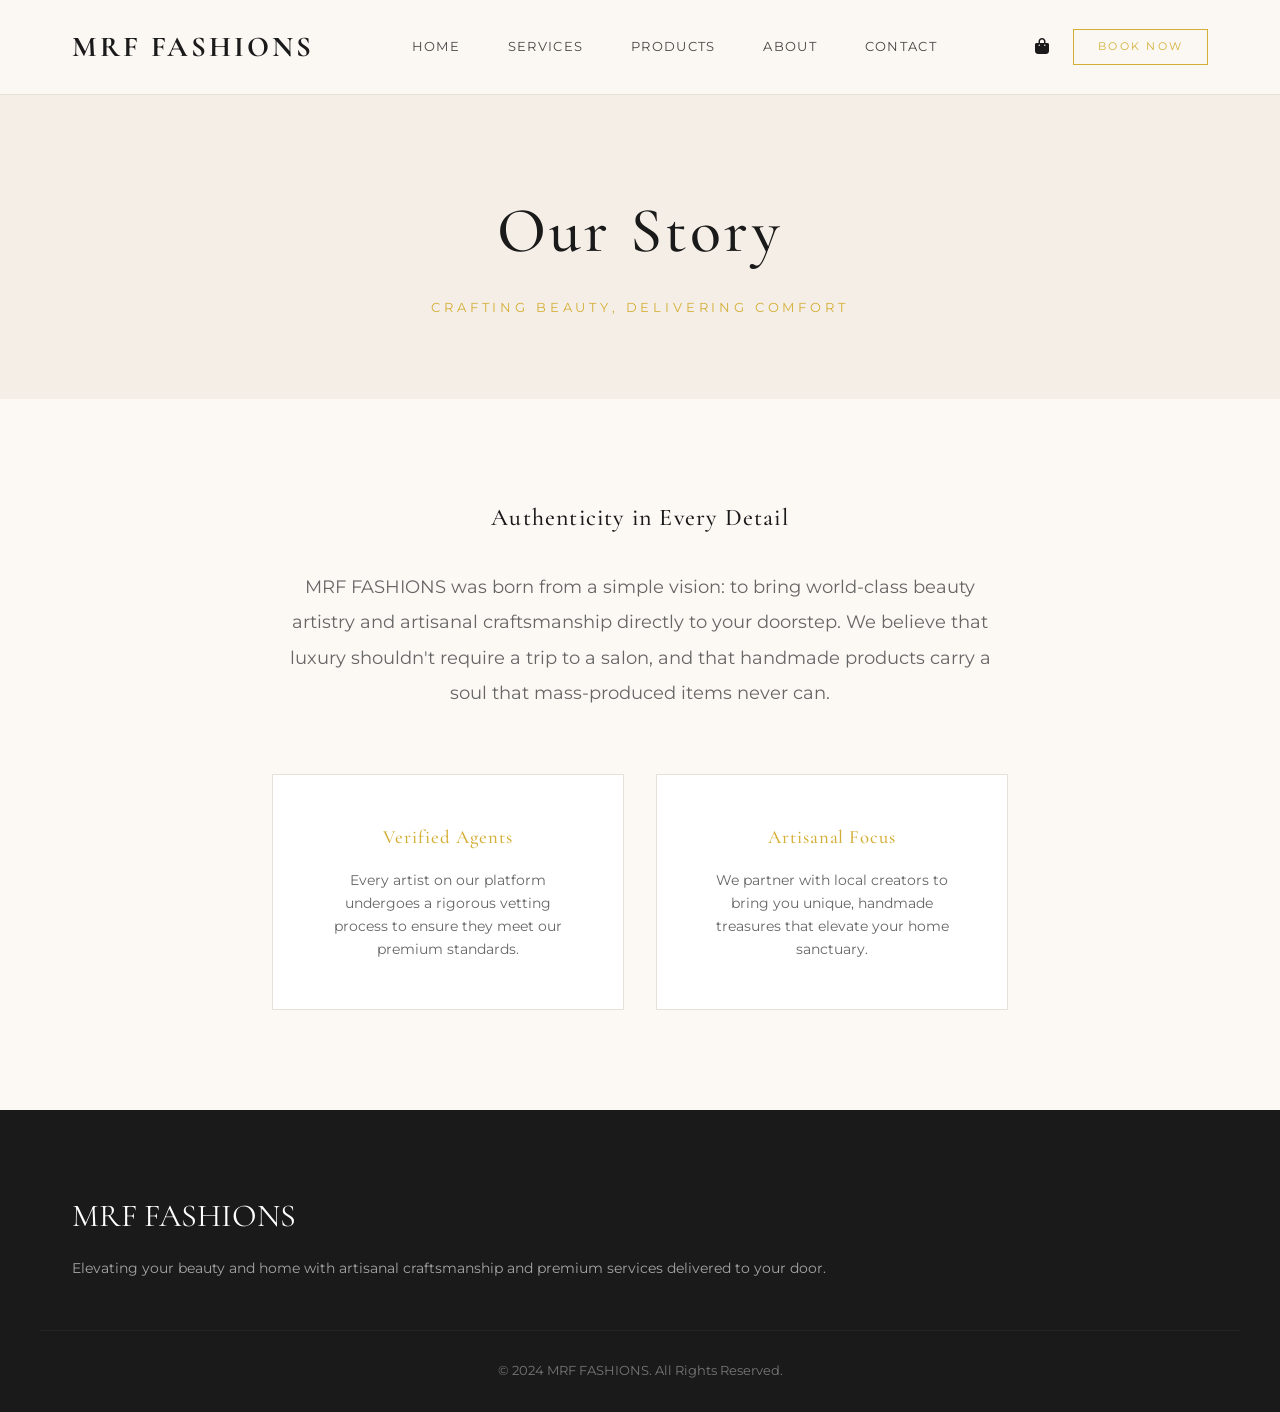
==== about.html @ 4672890d "Add files via upload" ====
<!DOCTYPE html>
<html lang="en">

<head>
    <meta charset="UTF-8">
    <meta name="viewport" content="width=device-width, initial-scale=1.0">
    <title>Our Story | MRF FASHIONS</title>
    <link rel="stylesheet" href="style.css">
    <link rel="stylesheet" href="https://cdnjs.cloudflare.com/ajax/libs/font-awesome/6.4.0/css/all.min.css">
</head>

<body>

    <!-- Navigation -->
    <nav>
        <div class="container">
            <a href="index.html" class="logo">MRF FASHIONS</a>
            <div class="nav-links">
                <a href="index.html">Home</a>
                <a href="services.html">Services</a>
                <a href="products.html">Products</a>
                <a href="about.html" class="active">About</a>
                <a href="contact.html">Contact</a>
            </div>
            <div class="nav-icons" style="display: flex; gap: 1.5rem; align-items: center;">
                <a href="cart.html" style="position: relative;">
                    <i class="fa-solid fa-bag-shopping"></i>
                    <span class="cart-count-badge">0</span>
                </a>
                <a href="booking.html" class="btn btn-outline" style="padding: 0.5rem 1.5rem; font-size: 0.7rem;">Book
                    Now</a>
            </div>
        </div>
    </nav>

    <!-- Page Header -->
    <header style="padding: 180px 0 80px; text-align: center; background: var(--accent);">
        <div class="container">
            <h1 style="font-size: 4rem; margin-bottom: 1rem;">Our Story</h1>
            <p style="text-transform: uppercase; letter-spacing: 0.3em; font-size: 0.8rem; color: var(--primary);">
                Crafting Beauty, Delivering Comfort</p>
        </div>
    </header>

    <section>
        <div class="container" style="max-width: 800px; text-align: center;">
            <h2 style="margin-bottom: 2rem;">Authenticity in Every Detail</h2>
            <p style="color: var(--text-muted); font-size: 1.1rem; line-height: 2; margin-bottom: 3rem;">
                MRF FASHIONS was born from a simple vision: to bring world-class beauty artistry and artisanal
                craftsmanship directly to your doorstep. We believe that luxury shouldn't require a trip to a salon, and
                that handmade products carry a soul that mass-produced items never can.
            </p>
            <div style="display: grid; grid-template-columns: 1fr 1fr; gap: 2rem; margin-top: 4rem;">
                <div style="background: var(--surface); padding: 3rem; border: 1px solid var(--border);">
                    <h3 style="color: var(--primary); margin-bottom: 1rem;">Verified Agents</h3>
                    <p style="font-size: 0.9rem; color: var(--text-muted);">Every artist on our platform undergoes a
                        rigorous vetting process to ensure they meet our premium standards.</p>
                </div>
                <div style="background: var(--surface); padding: 3rem; border: 1px solid var(--border);">
                    <h3 style="color: var(--primary); margin-bottom: 1rem;">Artisanal Focus</h3>
                    <p style="font-size: 0.9rem; color: var(--text-muted);">We partner with local creators to bring you
                        unique, handmade treasures that elevate your home sanctuary.</p>
                </div>
            </div>
        </div>
    </section>

    <!-- Footer -->
    <footer>
        <div class="container footer-grid">
            <div>
                <div class="footer-logo">MRF FASHIONS</div>
                <p style="opacity: 0.6; font-size: 0.9rem;">Elevating your beauty and home with artisanal craftsmanship
                    and premium services delivered to your door.</p>
            </div>
        </div>
        <div class="container copyright">
            &copy; 2024 MRF FASHIONS. All Rights Reserved.
        </div>
    </footer>

    <script src="script.js"></script>
</body>

</html>
---- style.css ----
/* 
  MRF FASHIONS - DESIGN SYSTEM 
  Premium, Minimalistic, Elegant
*/

@import url('https://fonts.googleapis.com/css2?family=Cormorant+Garamond:wght@300;400;500;600;700&family=Montserrat:wght@200;300;400;500&display=swap');

:root {
    --primary: #D4AF37;
    /* Gold */
    --primary-dark: #B8860B;
    --background: #FCF9F5;
    /* Cream */
    --surface: #FFFFFF;
    --text-main: #1A1A1A;
    --text-muted: #666666;
    --accent: #F5EEE6;
    /* Beige */
    --border: #E5E0D8;
    --transition: all 0.4s cubic-bezier(0.25, 0.46, 0.45, 0.94);
    --shadow: 0 10px 30px rgba(0, 0, 0, 0.05);
    --container-width: 1200px;
}

* {
    margin: 0;
    padding: 0;
    box-sizing: border-box;
}

body {
    font-family: 'Montserrat', sans-serif;
    background-color: var(--background);
    color: var(--text-main);
    line-height: 1.6;
    overflow-x: hidden;
    -webkit-font-smoothing: antialiased;
    -moz-osx-font-smoothing: grayscale;
}

h1,
h2,
h3,
h4 {
    font-family: 'Cormorant Garamond', serif;
    font-weight: 500;
    letter-spacing: 0.05em;
}

a {
    text-decoration: none;
    color: inherit;
    transition: var(--transition);
}

ul {
    list-style: none;
}

img {
    max-width: 100%;
    display: block;
}

.container {
    max-width: var(--container-width);
    margin: 0 auto;
    padding: 0 2rem;
}

/* --- BUTTONS --- */
.btn {
    display: inline-block;
    padding: 1rem 2.5rem;
    font-size: 0.9rem;
    text-transform: uppercase;
    letter-spacing: 0.2em;
    cursor: pointer;
    transition: var(--transition);
    border: none;
    position: relative;
    overflow: hidden;
}

.btn-primary {
    background-color: var(--primary);
    color: white;
}

.btn-primary:hover {
    background-color: var(--primary-dark);
    transform: translateY(-2px);
    box-shadow: 0 5px 15px rgba(212, 175, 55, 0.3);
}

.btn-outline {
    background: transparent;
    border: 1px solid var(--primary);
    color: var(--primary);
}

.btn-outline:hover {
    background: var(--primary);
    color: white;
}

/* --- NAVIGATION --- */
nav {
    position: fixed;
    top: 0;
    left: 0;
    width: 100%;
    padding: 1.5rem 0;
    background: rgba(252, 249, 245, 0.9);
    backdrop-filter: blur(10px);
    z-index: 1000;
    border-bottom: 1px solid var(--border);
}

nav .container {
    display: flex;
    justify-content: space-between;
    align-items: center;
}

.logo {
    font-family: 'Cormorant Garamond', serif;
    font-size: 1.8rem;
    font-weight: 700;
    letter-spacing: 0.1em;
}

.nav-links {
    display: flex;
    gap: 3rem;
}

.nav-links a {
    font-size: 0.8rem;
    text-transform: uppercase;
    letter-spacing: 0.1em;
    font-weight: 400;
    opacity: 0.8;
}

.nav-links a:hover {
    opacity: 1;
    color: var(--primary);
}

/* --- HERO --- */
.hero {
    height: 100vh;
    display: flex;
    align-items: center;
    justify-content: center;
    text-align: center;
    padding-top: 80px;
    background: linear-gradient(rgba(252, 249, 245, 0.6), rgba(252, 249, 245, 0.6)), url('assets/floral_hero_bg.png');
    background-size: cover;
    background-position: center;
}

.hero-content {
    max-width: 800px;
}

.hero-content h1 {
    font-size: 4.5rem;
    margin-bottom: 1.5rem;
    animation: fadeInUp 1s ease-out;
}

.hero-content p {
    font-size: 1.2rem;
    margin-bottom: 2.5rem;
    font-weight: 300;
    letter-spacing: 0.05em;
    opacity: 0;
    animation: fadeInUp 1s ease-out 0.3s forwards;
}

.hero-content .cta {
    opacity: 0;
    animation: fadeInUp 1s ease-out 0.6s forwards;
}

/* --- SECTIONS --- */
section {
    padding: 100px 0;
}

.section-header {
    text-align: center;
    margin-bottom: 60px;
}

.section-header h2 {
    font-size: 3rem;
    margin-bottom: 1rem;
}

.section-header .divider {
    width: 60px;
    height: 2px;
    background: var(--primary);
    margin: 0 auto;
}

/* --- SERVICES --- */
.services-grid {
    display: grid;
    grid-template-columns: repeat(auto-fit, minmax(280px, 1fr));
    gap: 2.5rem;
}

.service-card {
    background: var(--surface);
    padding: 0;
    text-align: center;
    transition: var(--transition);
    border: 1px solid var(--border);
    overflow: hidden;
}

.service-card:hover {
    transform: translateY(-10px);
    box-shadow: var(--shadow);
}

.service-img {
    height: 350px;
    overflow: hidden;
}

.service-img img {
    width: 100%;
    height: 100%;
    object-fit: cover;
    transition: transform 0.6s ease;
}

.service-card:hover .service-img img {
    transform: scale(1.1);
}

.service-info {
    padding: 2rem;
}

.service-info h3 {
    font-size: 1.8rem;
    margin-bottom: 1rem;
}

/* --- PRODUCTS --- */
.products-grid {
    display: grid;
    grid-template-columns: repeat(auto-fit, minmax(250px, 1fr));
    gap: 2rem;
}

.product-card {
    position: relative;
    overflow: hidden;
}

.product-img {
    height: 300px;
    background: var(--accent);
    margin-bottom: 1.5rem;
}

.product-img img {
    width: 100%;
    height: 100%;
    object-fit: cover;
}

.product-info {
    text-align: left;
}

.product-info h4 {
    font-size: 1.4rem;
    margin-bottom: 0.5rem;
}

.product-price {
    color: var(--primary);
    font-weight: 500;
}

/* --- FLOW --- */
.flow {
    background-color: var(--accent);
}

.flow-grid {
    display: grid;
    grid-template-columns: repeat(auto-fit, minmax(250px, 1fr));
    gap: 3rem;
    text-align: center;
}

.flow-item {
    padding: 2rem;
}

.flow-icon {
    font-size: 2.5rem;
    color: var(--primary);
    margin-bottom: 1.5rem;
}

/* --- TESTIMONIALS --- */
.testimonials-grid {
    display: grid;
    grid-template-columns: repeat(auto-fit, minmax(300px, 1fr));
    gap: 2rem;
}

.testimonial-card {
    background: var(--surface);
    padding: 3rem;
    border-radius: 10px;
    box-shadow: var(--shadow);
    text-align: center;
    position: relative;
}

.testimonial-card p {
    font-style: italic;
    font-size: 1.1rem;
    margin-bottom: 2rem;
}

.testimonial-author {
    display: flex;
    flex-direction: column;
    align-items: center;
    gap: 1rem;
}

.author-img {
    width: 60px;
    height: 60px;
    background-color: var(--accent);
    border-radius: 50%;
    margin-right: 1.5rem;
    background-size: cover;
    background-position: center;
}

.testimonial-card:nth-child(1) .author-img {
    background-image: url('https://images.unsplash.com/photo-1494790108377-be9c29b29330?q=80&w=200');
}

.testimonial-card:nth-child(2) .author-img {
    background-image: url('https://images.unsplash.com/photo-1438761681033-6461ffad8d80?q=80&w=200');
}

/* --- FOOTER --- */
footer {
    background: #1A1A1A;
    color: white;
    padding: 80px 0 30px;
}

.footer-grid {
    display: grid;
    grid-template-columns: repeat(auto-fit, minmax(200px, 1fr));
    gap: 4rem;
    margin-bottom: 50px;
}

.footer-logo {
    font-family: 'Cormorant Garamond', serif;
    font-size: 2rem;
    margin-bottom: 1rem;
}

.footer-links h4 {
    font-size: 1.2rem;
    margin-bottom: 1.5rem;
    text-transform: uppercase;
    letter-spacing: 0.1em;
}

.footer-links ul li {
    margin-bottom: 0.8rem;
}

.footer-links a {
    opacity: 0.6;
}

.footer-links a:hover {
    opacity: 1;
    color: var(--primary);
}

.copyright {
    text-align: center;
    padding-top: 30px;
    border-top: 1px solid rgba(255, 255, 255, 0.1);
    font-size: 0.8rem;
    opacity: 0.4;
}

/* --- ANIMATIONS --- */
@keyframes fadeInUp {
    from {
        opacity: 0;
        transform: translateY(30px);
    }

    to {
        opacity: 1;
        transform: translateY(0);
    }
}

/* --- CART BADGE --- */
.nav-icons {
    position: relative;
}

.cart-count-badge {
    position: absolute;
    top: -8px;
    right: -8px;
    background: var(--primary);
    color: white;
    font-size: 0.6rem;
    width: 18px;
    height: 18px;
    border-radius: 50%;
    display: none;
    align-items: center;
    justify-content: center;
    font-weight: 600;
}

/* --- REVIEW PANEL --- */
.review-form-container {
    background: var(--surface);
    padding: 4rem;
    border: 1px solid var(--border);
    margin-top: 5rem;
}

.review-form-container h3 {
    font-size: 2.5rem;
    margin-bottom: 2rem;
    text-align: center;
}

.form-group {
    margin-bottom: 1.5rem;
}

.form-group label {
    display: block;
    font-size: 0.8rem;
    text-transform: uppercase;
    letter-spacing: 0.1em;
    margin-bottom: 0.5rem;
    opacity: 0.7;
}

.form-control {
    width: 100%;
    padding: 1rem;
    border: 1px solid var(--border);
    background: var(--background);
    font-family: inherit;
    transition: var(--transition);
}

.form-control:focus {
    outline: none;
    border-color: var(--primary);
}

/* --- TOAST NOTIFICATIONS (Handled via JS inline, but basic structure here) --- */
.toast-notification {
    /* Base styles are in JS for dynamic positioning, but global font sync */
    font-family: 'Montserrat', sans-serif;
}

/* --- RESPONSIVE ADJUSTMENTS --- */
@media (max-width: 768px) {
    .nav-links {
        display: none;
    }

    .hero-content h1 {
        font-size: 3rem;
    }

    .section-header h2 {
        font-size: 2.2rem;
    }

    .container {
        padding: 0 1.5rem;
    }

    .service-detail-view,
    .footer-grid {
        grid-template-columns: 1fr !important;
    }
}
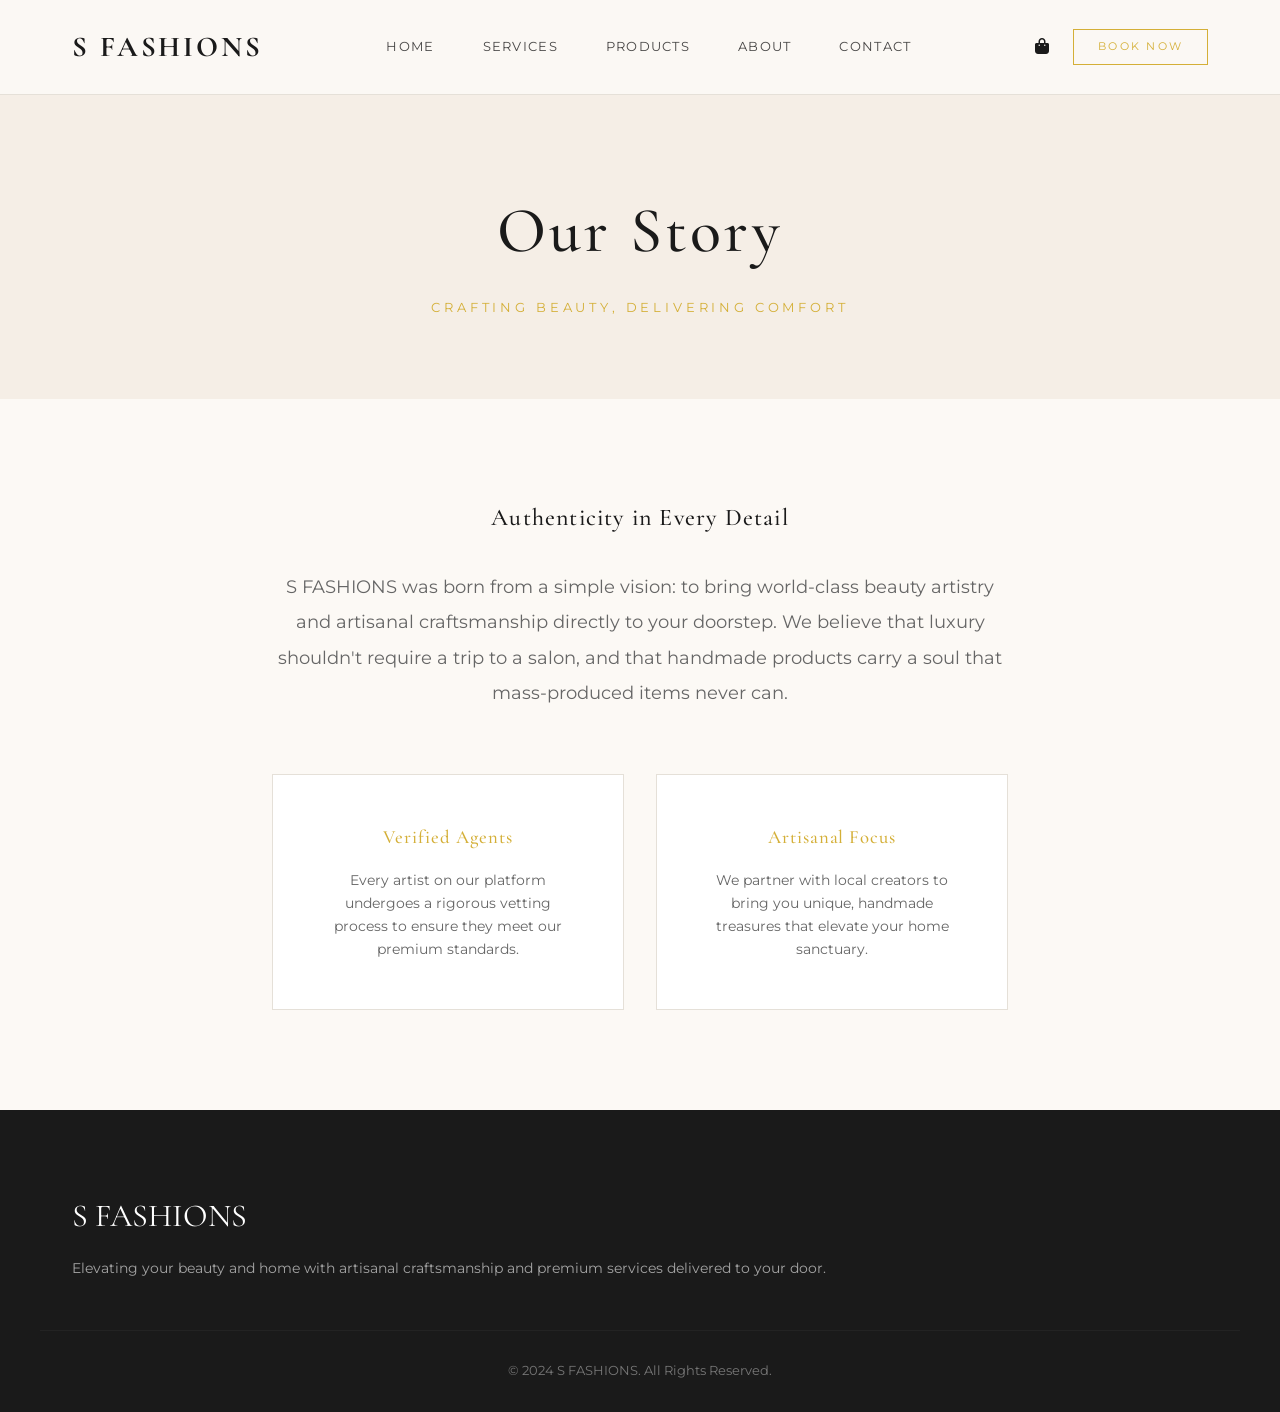
==== commit 3f76f410: "Add files via upload" ====
--- a/about.html
+++ b/about.html
@@ -4,7 +4,7 @@
 <head>
     <meta charset="UTF-8">
     <meta name="viewport" content="width=device-width, initial-scale=1.0">
-    <title>Our Story | MRF FASHIONS</title>
+    <title>Our Story | S FASHIONS</title>
     <link rel="stylesheet" href="style.css">
     <link rel="stylesheet" href="https://cdnjs.cloudflare.com/ajax/libs/font-awesome/6.4.0/css/all.min.css">
 </head>
@@ -14,7 +14,7 @@
     <!-- Navigation -->
     <nav>
         <div class="container">
-            <a href="index.html" class="logo">MRF FASHIONS</a>
+            <a href="index.html" class="logo">S FASHIONS</a>
             <div class="nav-links">
                 <a href="index.html">Home</a>
                 <a href="services.html">Services</a>
@@ -46,7 +46,7 @@
         <div class="container" style="max-width: 800px; text-align: center;">
             <h2 style="margin-bottom: 2rem;">Authenticity in Every Detail</h2>
             <p style="color: var(--text-muted); font-size: 1.1rem; line-height: 2; margin-bottom: 3rem;">
-                MRF FASHIONS was born from a simple vision: to bring world-class beauty artistry and artisanal
+                S FASHIONS was born from a simple vision: to bring world-class beauty artistry and artisanal
                 craftsmanship directly to your doorstep. We believe that luxury shouldn't require a trip to a salon, and
                 that handmade products carry a soul that mass-produced items never can.
             </p>
@@ -69,13 +69,13 @@
     <footer>
         <div class="container footer-grid">
             <div>
-                <div class="footer-logo">MRF FASHIONS</div>
+                <div class="footer-logo">S FASHIONS</div>
                 <p style="opacity: 0.6; font-size: 0.9rem;">Elevating your beauty and home with artisanal craftsmanship
                     and premium services delivered to your door.</p>
             </div>
         </div>
         <div class="container copyright">
-            &copy; 2024 MRF FASHIONS. All Rights Reserved.
+            &copy; 2024 S FASHIONS. All Rights Reserved.
         </div>
     </footer>
 
--- a/style.css
+++ b/style.css
@@ -1,5 +1,5 @@
 /* 
-  MRF FASHIONS - DESIGN SYSTEM 
+  S FASHIONS - DESIGN SYSTEM 
   Premium, Minimalistic, Elegant
 */
 
@@ -156,7 +156,7 @@
     justify-content: center;
     text-align: center;
     padding-top: 80px;
-    background: linear-gradient(rgba(252, 249, 245, 0.6), rgba(252, 249, 245, 0.6)), url('assets/floral_hero_bg.png');
+    background: linear-gradient(rgba(252, 249, 245, 0.6), rgba(252, 249, 245, 0.6)), url('floral_hero_bg.png');
     background-size: cover;
     background-position: center;
 }
@@ -353,11 +353,11 @@
 }
 
 .testimonial-card:nth-child(1) .author-img {
-    background-image: url('https://images.unsplash.com/photo-1494790108377-be9c29b29330?q=80&w=200');
+    background-image: url('client1.jpeg');
 }
 
 .testimonial-card:nth-child(2) .author-img {
-    background-image: url('https://images.unsplash.com/photo-1438761681033-6461ffad8d80?q=80&w=200');
+    background-image: url('client2.jpeg');
 }
 
 /* --- FOOTER --- */
@@ -495,8 +495,13 @@
         display: none;
     }
 
+    .hero {
+        align-items: flex-start;
+        padding-top: 160px;
+    }
+
     .hero-content h1 {
-        font-size: 3rem;
+        font-size: 2.5rem;
     }
 
     .section-header h2 {
